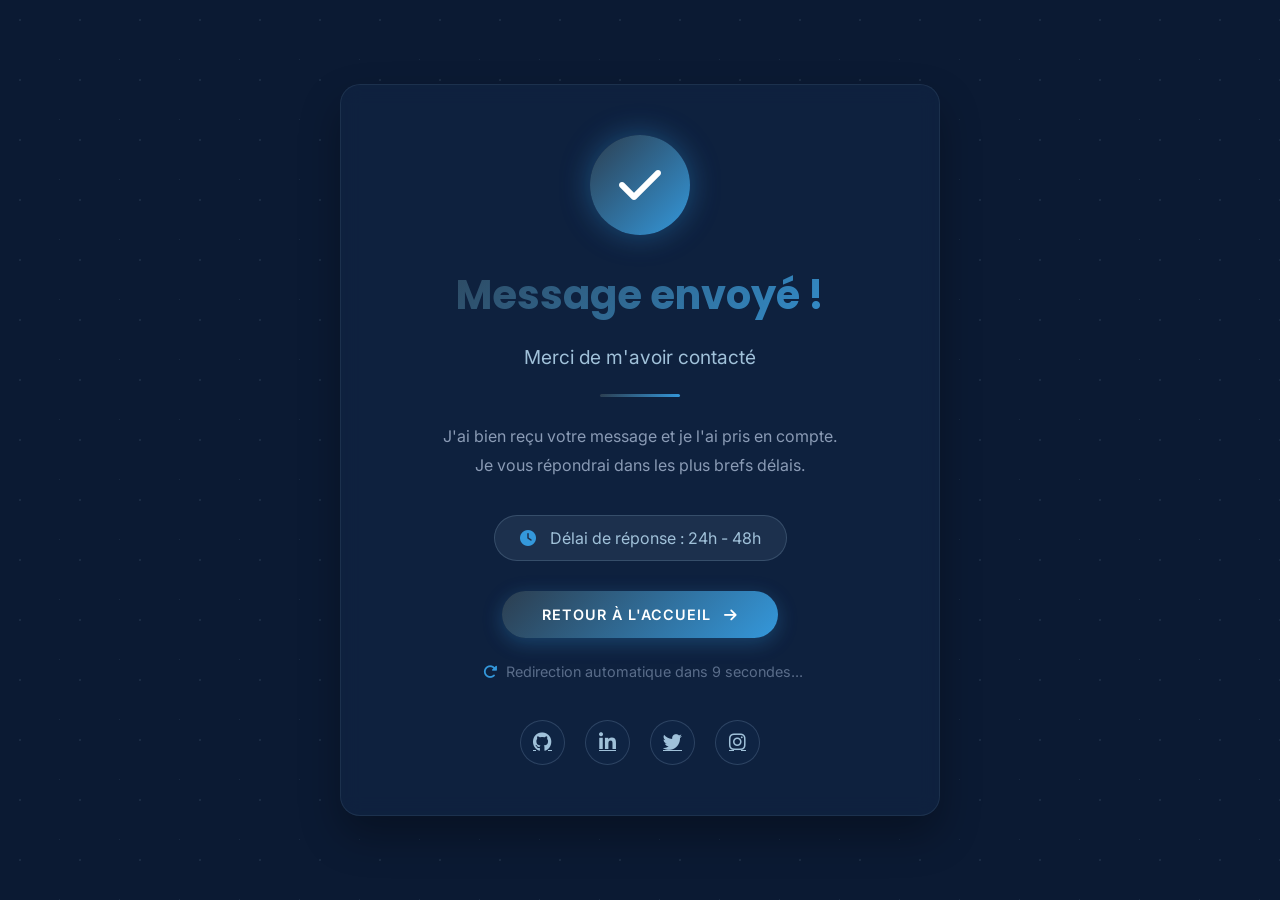
==== merci.html @ cd8b5871 "Add files via upload" ====
<!DOCTYPE html>
<html lang="fr">
<head>
    <meta charset="UTF-8">
    <meta name="viewport" content="width=device-width, initial-scale=1.0">
    <title>Message envoyé - ESPOH</title>
    <link rel="stylesheet" href="https://cdnjs.cloudflare.com/ajax/libs/font-awesome/6.4.0/css/all.min.css">
    <link href="https://fonts.googleapis.com/css2?family=Inter:wght@300;400;500;600;700&family=Poppins:wght@400;500;600;700&display=swap" rel="stylesheet">
    <style>
        * {
            margin: 0;
            padding: 0;
            box-sizing: border-box;
        }

        body {
            font-family: 'Inter', sans-serif;
            background-color: #0b1a33;
            color: #e6e8e6;
            min-height: 100vh;
            display: flex;
            align-items: center;
            justify-content: center;
            position: relative;
            overflow-x: hidden;
        }

        /* Tech background effect */
        body::before {
            content: '';
            position: fixed;
            top: 0;
            left: 0;
            width: 100%;
            height: 100%;
            background-image: 
                radial-gradient(circle at 20px 20px, rgba(160, 193, 217, 0.1) 1px, transparent 1px),
                radial-gradient(circle at 60px 60px, rgba(160, 193, 217, 0.1) 1px, transparent 1px);
            background-size: 60px 60px;
            pointer-events: none;
            z-index: -1;
        }

        .container {
            max-width: 600px;
            margin: 20px;
            position: relative;
            z-index: 2;
        }

        .thankyou-card {
            background: rgba(19, 41, 75, 0.5);
            backdrop-filter: blur(10px);
            border: 1px solid rgba(160, 193, 217, 0.1);
            border-radius: 20px;
            padding: 50px 40px;
            text-align: center;
            box-shadow: 0 20px 40px rgba(0, 0, 0, 0.3);
            animation: fadeInUp 0.8s ease;
        }

        @keyframes fadeInUp {
            from {
                opacity: 0;
                transform: translateY(30px);
            }
            to {
                opacity: 1;
                transform: translateY(0);
            }
        }

        .checkmark {
            width: 100px;
            height: 100px;
            margin: 0 auto 30px;
            background: linear-gradient(135deg, #2c3e50 0%, #3498db 100%);
            border-radius: 50%;
            display: flex;
            align-items: center;
            justify-content: center;
            font-size: 3rem;
            color: white;
            box-shadow: 0 0 30px rgba(52, 152, 219, 0.4);
            animation: scaleIn 0.5s ease 0.3s both;
        }

        @keyframes scaleIn {
            from {
                transform: scale(0);
            }
            to {
                transform: scale(1);
            }
        }

        h1 {
            font-size: 2.5rem;
            margin-bottom: 20px;
            background: linear-gradient(135deg, #2c3e50 0%, #3498db 100%);
            -webkit-background-clip: text;
            -webkit-text-fill-color: transparent;
            font-family: 'Poppins', sans-serif;
        }

        .thankyou-message {
            font-size: 1.2rem;
            color: #a0c1d9;
            margin-bottom: 15px;
        }

        .divider {
            width: 80px;
            height: 3px;
            background: linear-gradient(135deg, #2c3e50 0%, #3498db 100%);
            margin: 25px auto;
            border-radius: 2px;
        }

        .info-text {
            color: #8a9bb5;
            line-height: 1.8;
            margin-bottom: 35px;
            font-size: 1rem;
        }

        .response-time {
            background: rgba(160, 193, 217, 0.1);
            border: 1px solid rgba(160, 193, 217, 0.2);
            border-radius: 50px;
            padding: 12px 25px;
            display: inline-block;
            margin-bottom: 30px;
            color: #a0c1d9;
        }

        .response-time i {
            margin-right: 10px;
            color: #3498db;
        }

        .btn-back {
            display: inline-block;
            padding: 15px 40px;
            background: linear-gradient(135deg, #2c3e50 0%, #3498db 100%);
            color: white;
            text-decoration: none;
            border-radius: 50px;
            font-weight: 600;
            letter-spacing: 1px;
            text-transform: uppercase;
            font-size: 0.9rem;
            transition: all 0.3s ease;
            box-shadow: 0 5px 20px rgba(52, 152, 219, 0.3);
            border: none;
            cursor: pointer;
        }

        .btn-back:hover {
            transform: translateY(-3px);
            box-shadow: 0 10px 30px rgba(52, 152, 219, 0.4);
        }

        .btn-back i {
            margin-left: 8px;
            transition: transform 0.3s ease;
        }

        .btn-back:hover i {
            transform: translateX(5px);
        }

        .social-links {
            margin-top: 40px;
            display: flex;
            justify-content: center;
            gap: 20px;
        }

        .social-link {
            width: 45px;
            height: 45px;
            background: rgba(19, 41, 75, 0.5);
            border: 1px solid rgba(160, 193, 217, 0.2);
            border-radius: 50%;
            display: flex;
            align-items: center;
            justify-content: center;
            color: #a0c1d9;
            transition: all 0.3s ease;
            font-size: 1.2rem;
        }

        .social-link:hover {
            background: linear-gradient(135deg, #2c3e50 0%, #3498db 100%);
            color: white;
            transform: translateY(-5px);
            border-color: transparent;
        }

        .auto-redirect {
            margin-top: 25px;
            color: #5a6d8a;
            font-size: 0.9rem;
        }

        .auto-redirect i {
            color: #3498db;
            margin: 0 5px;
        }

        /* Animation de chargement (optionnelle) */
        .dots {
            display: inline-block;
        }

        .dots span {
            animation: dots 1.5s infinite;
            opacity: 0;
        }

        .dots span:nth-child(2) {
            animation-delay: 0.5s;
        }

        .dots span:nth-child(3) {
            animation-delay: 1s;
        }

        @keyframes dots {
            0% { opacity: 0; }
            50% { opacity: 1; }
            100% { opacity: 0; }
        }
    </style>
</head>
<body>
    <div class="container">
        <div class="thankyou-card">
            <!-- Coche de succès animée -->
            <div class="checkmark">
                <i class="fas fa-check"></i>
            </div>

            <!-- Message principal -->
            <h1>Message envoyé !</h1>
            <p class="thankyou-message">Merci de m'avoir contacté</p>
            
            <div class="divider"></div>

            <!-- Informations rassurantes -->
            <p class="info-text">
                J'ai bien reçu votre message et je l'ai pris en compte.<br>
                Je vous répondrai dans les plus brefs délais.
            </p>

            <!-- Délai de réponse -->
            <div class="response-time">
                <i class="fas fa-clock"></i> Délai de réponse : 24h - 48h
            </div>

            <!-- Bouton de retour -->
            <a href="index.html" class="btn-back">
                Retour à l'accueil <i class="fas fa-arrow-right"></i>
            </a>

            <!-- Compteur de redirection automatique (optionnel) -->
            <div class="auto-redirect" id="redirectMessage">
                <i class="fas fa-redo-alt"></i> Redirection automatique dans <span id="countdown">10</span> secondes...
            </div>

            <!-- Réseaux sociaux (optionnel) -->
            <div class="social-links">
                <a href="https://github.com/espoir147" class="social-link"><i class="fab fa-github"></i></a>
                <a href="https://www.linkedin.com/in/espoir-sehoun-55021a36b?utm_source=share_via&utm_content=profile&utm_medium=member_android" class="social-link"><i class="fab fa-linkedin-in"></i></a>
                <a href="https://x.com/takagi147" class="social-link"><i class="fab fa-twitter"></i></a>
                <a href="https://instagram.com/espoir_sehoun" class="social-link"><i class="fab fa-instagram"></i></a>
            </div>
        </div>
    </div>

    <script>
        // Redirection automatique après 10 secondes
        let seconds = 10;
        const countdownEl = document.getElementById('countdown');
        const redirectMessage = document.getElementById('redirectMessage');

        function updateCountdown() {
            seconds--;
            if (countdownEl) {
                countdownEl.textContent = seconds;
            }
            
            if (seconds <= 0) {
                window.location.href = 'index.html';
            }
        }

        // Mettre à jour le compteur toutes les secondes
        const interval = setInterval(updateCountdown, 1000);

        // Animation supplémentaire au chargement
        document.addEventListener('DOMContentLoaded', function() {
            // Vous pouvez ajouter des animations ici si besoin
            console.log('Page de remerciement chargée');
        });

        // Empêcher la redirection si l'utilisateur survole le bouton (optionnel)
        document.querySelector('.btn-back').addEventListener('mouseenter', function() {
            clearInterval(interval);
            if (redirectMessage) {
                redirectMessage.style.opacity = '0.5';
            }
        });

        document.querySelector('.btn-back').addEventListener('mouseleave', function() {
            interval = setInterval(updateCountdown, 1000);
            if (redirectMessage) {
                redirectMessage.style.opacity = '1';
            }
        });
    </script>
</body>
</html>
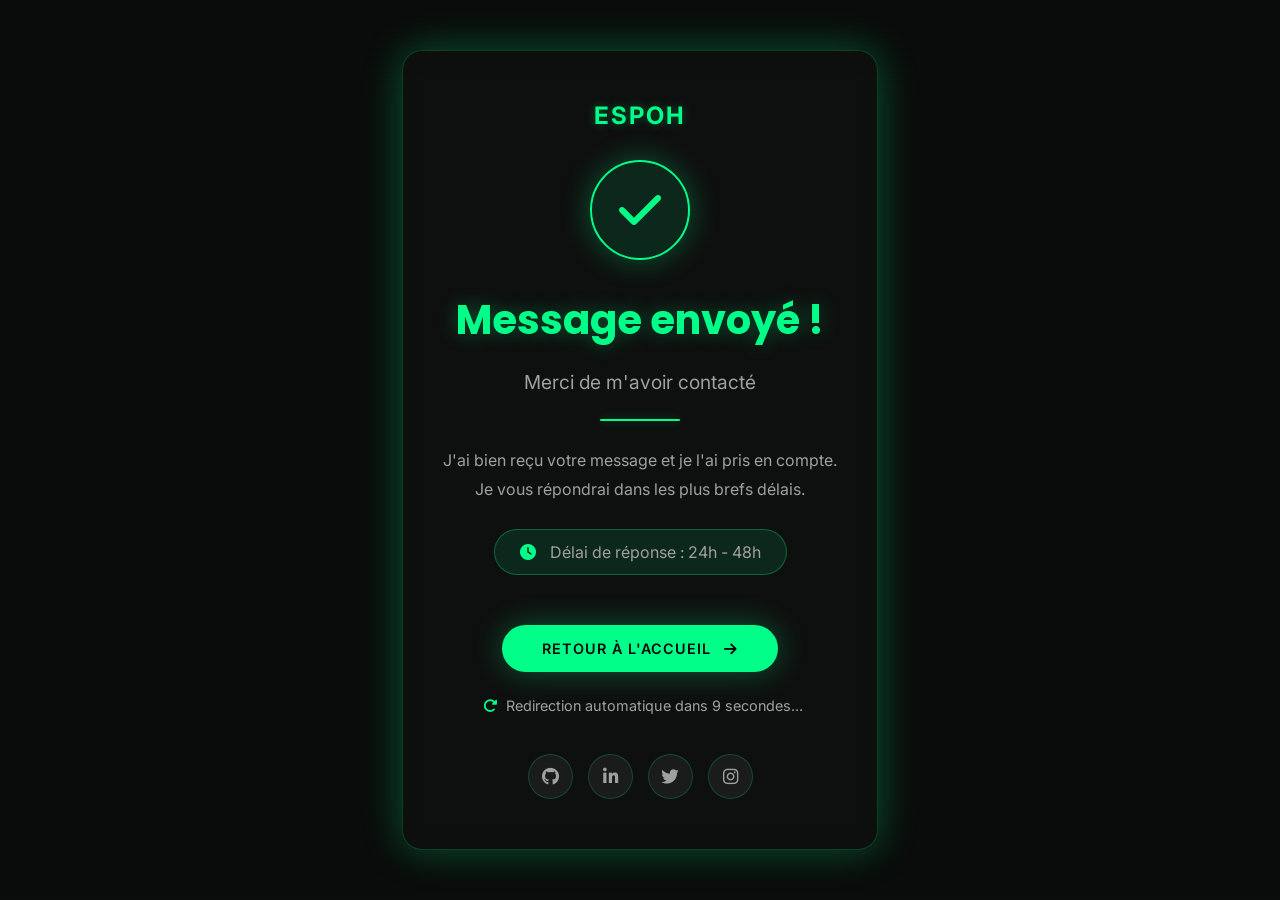
==== commit 0d5f57cf: "Update merci.html" ====
--- a/merci.html
+++ b/merci.html
@@ -7,16 +7,20 @@
     <link rel="stylesheet" href="https://cdnjs.cloudflare.com/ajax/libs/font-awesome/6.4.0/css/all.min.css">
     <link href="https://fonts.googleapis.com/css2?family=Inter:wght@300;400;500;600;700&family=Poppins:wght@400;500;600;700&display=swap" rel="stylesheet">
     <style>
-        * {
-            margin: 0;
-            padding: 0;
-            box-sizing: border-box;
-        }
+        :root {
+            --primary: #0a0a0a;
+            --accent: #00ff88;
+            --accent-glow: rgba(0, 255, 136, 0.3);
+            --text: #ffffff;
+            --text-dim: #a0a0a0;
+        }
+
+        * { margin: 0; padding: 0; box-sizing: border-box; }
 
         body {
             font-family: 'Inter', sans-serif;
-            background-color: #0b1a33;
-            color: #e6e8e6;
+            background-color: var(--primary);
+            color: var(--text);
             min-height: 100vh;
             display: flex;
             align-items: center;
@@ -25,18 +29,17 @@
             overflow-x: hidden;
         }
 
-        /* Tech background effect */
         body::before {
             content: '';
             position: fixed;
-            top: 0;
-            left: 0;
-            width: 100%;
-            height: 100%;
-            background-image: 
-                radial-gradient(circle at 20px 20px, rgba(160, 193, 217, 0.1) 1px, transparent 1px),
-                radial-gradient(circle at 60px 60px, rgba(160, 193, 217, 0.1) 1px, transparent 1px);
-            background-size: 60px 60px;
+            top: 0; left: 0;
+            width: 100%; height: 100%;
+            background: repeating-linear-gradient(
+                0deg,
+                rgba(0, 255, 136, 0.03) 0px,
+                rgba(0, 0, 0, 0) 1px,
+                rgba(0, 0, 0, 0) 2px
+            );
             pointer-events: none;
             z-index: -1;
         }
@@ -49,101 +52,91 @@
         }
 
         .thankyou-card {
-            background: rgba(19, 41, 75, 0.5);
+            background: rgba(255, 255, 255, 0.02);
             backdrop-filter: blur(10px);
-            border: 1px solid rgba(160, 193, 217, 0.1);
+            border: 1px solid rgba(0, 255, 136, 0.2);
             border-radius: 20px;
             padding: 50px 40px;
             text-align: center;
-            box-shadow: 0 20px 40px rgba(0, 0, 0, 0.3);
+            box-shadow: 0 0 40px var(--accent-glow);
             animation: fadeInUp 0.8s ease;
         }
 
         @keyframes fadeInUp {
-            from {
-                opacity: 0;
-                transform: translateY(30px);
-            }
-            to {
-                opacity: 1;
-                transform: translateY(0);
-            }
+            from { opacity: 0; transform: translateY(30px); }
+            to { opacity: 1; transform: translateY(0); }
         }
 
         .checkmark {
             width: 100px;
             height: 100px;
             margin: 0 auto 30px;
-            background: linear-gradient(135deg, #2c3e50 0%, #3498db 100%);
+            background: rgba(0, 255, 136, 0.1);
+            border: 2px solid var(--accent);
             border-radius: 50%;
             display: flex;
             align-items: center;
             justify-content: center;
             font-size: 3rem;
-            color: white;
-            box-shadow: 0 0 30px rgba(52, 152, 219, 0.4);
+            color: var(--accent);
+            box-shadow: 0 0 30px var(--accent-glow);
             animation: scaleIn 0.5s ease 0.3s both;
         }
 
         @keyframes scaleIn {
-            from {
-                transform: scale(0);
-            }
-            to {
-                transform: scale(1);
-            }
+            from { transform: scale(0); }
+            to { transform: scale(1); }
         }
 
         h1 {
             font-size: 2.5rem;
             margin-bottom: 20px;
-            background: linear-gradient(135deg, #2c3e50 0%, #3498db 100%);
-            -webkit-background-clip: text;
-            -webkit-text-fill-color: transparent;
+            color: var(--accent);
+            text-shadow: 0 0 20px var(--accent-glow);
             font-family: 'Poppins', sans-serif;
         }
 
         .thankyou-message {
             font-size: 1.2rem;
-            color: #a0c1d9;
+            color: var(--text-dim);
             margin-bottom: 15px;
         }
 
         .divider {
             width: 80px;
-            height: 3px;
-            background: linear-gradient(135deg, #2c3e50 0%, #3498db 100%);
+            height: 2px;
+            background: var(--accent);
             margin: 25px auto;
             border-radius: 2px;
+            box-shadow: 0 0 10px var(--accent-glow);
         }
 
         .info-text {
-            color: #8a9bb5;
+            color: var(--text-dim);
             line-height: 1.8;
-            margin-bottom: 35px;
-            font-size: 1rem;
+            margin-bottom: 25px;
         }
 
         .response-time {
-            background: rgba(160, 193, 217, 0.1);
-            border: 1px solid rgba(160, 193, 217, 0.2);
+            background: rgba(0, 255, 136, 0.1);
+            border: 1px solid rgba(0, 255, 136, 0.3);
             border-radius: 50px;
             padding: 12px 25px;
             display: inline-block;
             margin-bottom: 30px;
-            color: #a0c1d9;
+            color: var(--text-dim);
         }
 
         .response-time i {
             margin-right: 10px;
-            color: #3498db;
+            color: var(--accent);
         }
 
         .btn-back {
             display: inline-block;
             padding: 15px 40px;
-            background: linear-gradient(135deg, #2c3e50 0%, #3498db 100%);
-            color: white;
+            background: var(--accent);
+            color: var(--primary);
             text-decoration: none;
             border-radius: 50px;
             font-weight: 600;
@@ -151,128 +144,103 @@
             text-transform: uppercase;
             font-size: 0.9rem;
             transition: all 0.3s ease;
-            box-shadow: 0 5px 20px rgba(52, 152, 219, 0.3);
-            border: none;
-            cursor: pointer;
+            box-shadow: 0 0 30px var(--accent-glow);
         }
 
         .btn-back:hover {
             transform: translateY(-3px);
-            box-shadow: 0 10px 30px rgba(52, 152, 219, 0.4);
-        }
-
-        .btn-back i {
-            margin-left: 8px;
-            transition: transform 0.3s ease;
-        }
-
-        .btn-back:hover i {
-            transform: translateX(5px);
+            box-shadow: 0 0 50px var(--accent-glow);
+        }
+
+        .btn-back i { margin-left: 8px; }
+
+        .auto-redirect {
+            margin-top: 25px;
+            color: var(--text-dim);
+            font-size: 0.9rem;
+        }
+
+        .auto-redirect i {
+            color: var(--accent);
+            margin: 0 5px;
         }
 
         .social-links {
             margin-top: 40px;
             display: flex;
             justify-content: center;
-            gap: 20px;
+            gap: 15px;
         }
 
         .social-link {
             width: 45px;
             height: 45px;
-            background: rgba(19, 41, 75, 0.5);
-            border: 1px solid rgba(160, 193, 217, 0.2);
+            background: rgba(255, 255, 255, 0.05);
+            border: 1px solid rgba(0, 255, 136, 0.2);
             border-radius: 50%;
             display: flex;
             align-items: center;
             justify-content: center;
-            color: #a0c1d9;
+            color: var(--text-dim);
             transition: all 0.3s ease;
-            font-size: 1.2rem;
+            font-size: 1.1rem;
+            text-decoration: none;
         }
 
         .social-link:hover {
-            background: linear-gradient(135deg, #2c3e50 0%, #3498db 100%);
-            color: white;
+            background: var(--accent);
+            color: var(--primary);
+            border-color: var(--accent);
             transform: translateY(-5px);
-            border-color: transparent;
-        }
-
-        .auto-redirect {
-            margin-top: 25px;
-            color: #5a6d8a;
-            font-size: 0.9rem;
-        }
-
-        .auto-redirect i {
-            color: #3498db;
-            margin: 0 5px;
-        }
-
-        /* Animation de chargement (optionnelle) */
-        .dots {
-            display: inline-block;
-        }
-
-        .dots span {
-            animation: dots 1.5s infinite;
-            opacity: 0;
-        }
-
-        .dots span:nth-child(2) {
-            animation-delay: 0.5s;
-        }
-
-        .dots span:nth-child(3) {
-            animation-delay: 1s;
-        }
-
-        @keyframes dots {
-            0% { opacity: 0; }
-            50% { opacity: 1; }
-            100% { opacity: 0; }
+        }
+
+        .logo {
+            font-size: 1.5rem;
+            font-weight: 700;
+            color: var(--accent);
+            letter-spacing: 2px;
+            margin-bottom: 30px;
+            display: block;
+            text-shadow: 0 0 10px var(--accent-glow);
         }
     </style>
 </head>
 <body>
     <div class="container">
         <div class="thankyou-card">
-            <!-- Coche de succès animée -->
+            <span class="logo">ESPOH</span>
+
             <div class="checkmark">
                 <i class="fas fa-check"></i>
             </div>
 
-            <!-- Message principal -->
             <h1>Message envoyé !</h1>
             <p class="thankyou-message">Merci de m'avoir contacté</p>
-            
+
             <div class="divider"></div>
 
-            <!-- Informations rassurantes -->
             <p class="info-text">
                 J'ai bien reçu votre message et je l'ai pris en compte.<br>
                 Je vous répondrai dans les plus brefs délais.
             </p>
 
-            <!-- Délai de réponse -->
             <div class="response-time">
                 <i class="fas fa-clock"></i> Délai de réponse : 24h - 48h
             </div>
 
-            <!-- Bouton de retour -->
+            <br><br>
+
             <a href="index.html" class="btn-back">
                 Retour à l'accueil <i class="fas fa-arrow-right"></i>
             </a>
 
-            <!-- Compteur de redirection automatique (optionnel) -->
-            <div class="auto-redirect" id="redirectMessage">
+            <div class="auto-redirect">
                 <i class="fas fa-redo-alt"></i> Redirection automatique dans <span id="countdown">10</span> secondes...
             </div>
 
-            <!-- Réseaux sociaux (optionnel) -->
             <div class="social-links">
                 <a href="https://github.com/espoir147" class="social-link"><i class="fab fa-github"></i></a>
-                <a href="https://www.linkedin.com/in/espoir-sehoun-55021a36b?utm_source=share_via&utm_content=profile&utm_medium=member_android" class="social-link"><i class="fab fa-linkedin-in"></i></a>
+                <a href="https://www.linkedin.com/in/espoir-sehoun-55021a36b" class="social-link"><i class="fab fa-linkedin-in"></i></a>
                 <a href="https://x.com/takagi147" class="social-link"><i class="fab fa-twitter"></i></a>
                 <a href="https://instagram.com/espoir_sehoun" class="social-link"><i class="fab fa-instagram"></i></a>
             </div>
@@ -280,45 +248,30 @@
     </div>
 
     <script>
-        // Redirection automatique après 10 secondes
         let seconds = 10;
         const countdownEl = document.getElementById('countdown');
-        const redirectMessage = document.getElementById('redirectMessage');
-
-        function updateCountdown() {
+        let interval = setInterval(() => {
             seconds--;
-            if (countdownEl) {
-                countdownEl.textContent = seconds;
-            }
-            
+            if (countdownEl) countdownEl.textContent = seconds;
             if (seconds <= 0) {
+                clearInterval(interval);
                 window.location.href = 'index.html';
             }
-        }
-
-        // Mettre à jour le compteur toutes les secondes
-        const interval = setInterval(updateCountdown, 1000);
-
-        // Animation supplémentaire au chargement
-        document.addEventListener('DOMContentLoaded', function() {
-            // Vous pouvez ajouter des animations ici si besoin
-            console.log('Page de remerciement chargée');
-        });
-
-        // Empêcher la redirection si l'utilisateur survole le bouton (optionnel)
-        document.querySelector('.btn-back').addEventListener('mouseenter', function() {
-            clearInterval(interval);
-            if (redirectMessage) {
-                redirectMessage.style.opacity = '0.5';
-            }
-        });
-
-        document.querySelector('.btn-back').addEventListener('mouseleave', function() {
-            interval = setInterval(updateCountdown, 1000);
-            if (redirectMessage) {
-                redirectMessage.style.opacity = '1';
-            }
+        }, 1000);
+
+        // Pause redirection au survol du bouton
+        const btnBack = document.querySelector('.btn-back');
+        btnBack.addEventListener('mouseenter', () => clearInterval(interval));
+        btnBack.addEventListener('mouseleave', () => {
+            interval = setInterval(() => {
+                seconds--;
+                if (countdownEl) countdownEl.textContent = seconds;
+                if (seconds <= 0) {
+                    clearInterval(interval);
+                    window.location.href = 'index.html';
+                }
+            }, 1000);
         });
     </script>
 </body>
-</html>+</html>
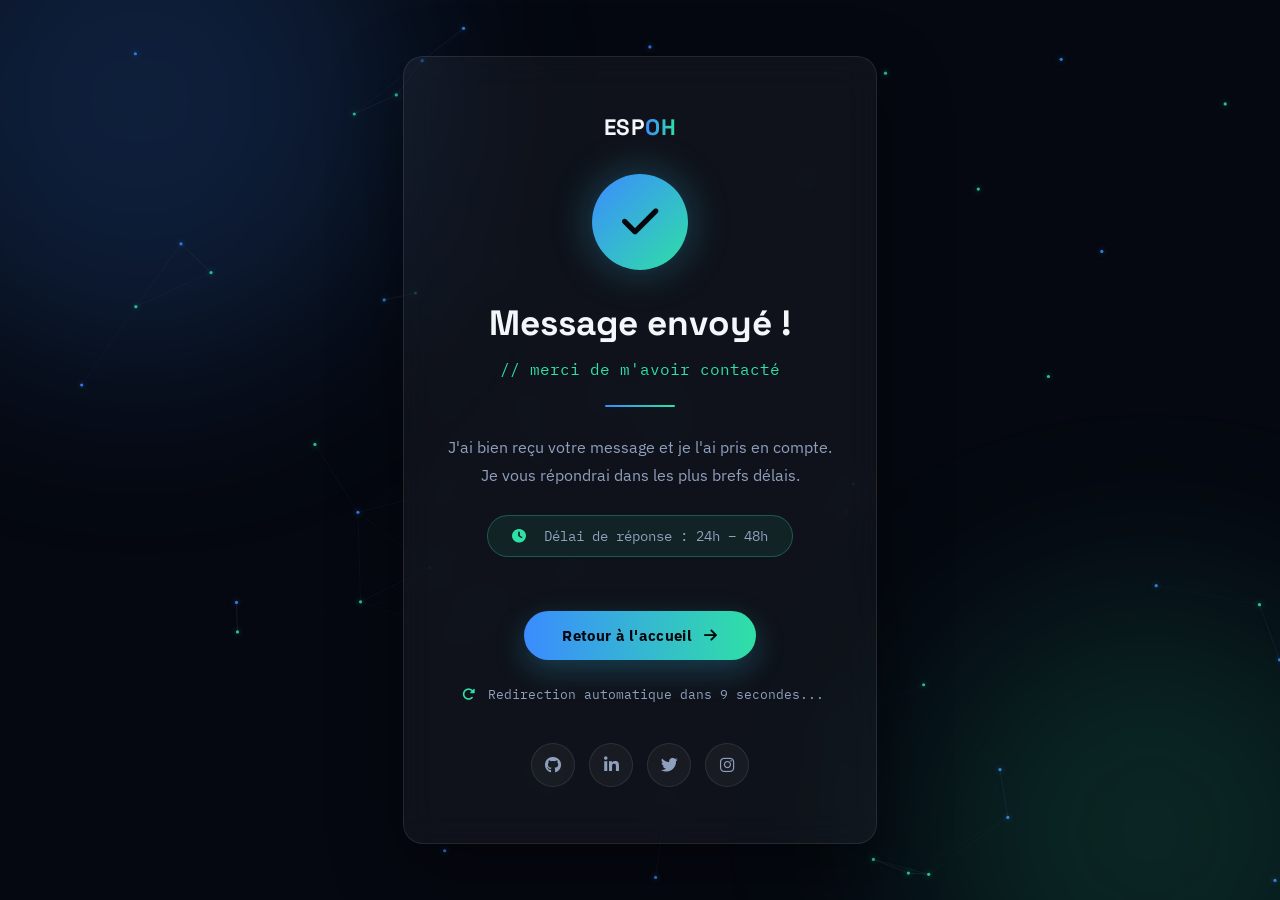
==== commit 49ab3e50: "Update merci.html" ====
--- a/merci.html
+++ b/merci.html
@@ -5,217 +5,183 @@
     <meta name="viewport" content="width=device-width, initial-scale=1.0">
     <title>Message envoyé - ESPOH</title>
     <link rel="stylesheet" href="https://cdnjs.cloudflare.com/ajax/libs/font-awesome/6.4.0/css/all.min.css">
-    <link href="https://fonts.googleapis.com/css2?family=Inter:wght@300;400;500;600;700&family=Poppins:wght@400;500;600;700&display=swap" rel="stylesheet">
+    <link rel="preconnect" href="https://fonts.googleapis.com">
+    <link href="https://fonts.googleapis.com/css2?family=Space+Grotesk:wght@500;600;700&family=IBM+Plex+Sans:wght@400;500;600;700&family=IBM+Plex+Mono:wght@400;500;600&display=swap" rel="stylesheet">
     <style>
-        :root {
-            --primary: #0a0a0a;
-            --accent: #00ff88;
-            --accent-glow: rgba(0, 255, 136, 0.3);
-            --text: #ffffff;
-            --text-dim: #a0a0a0;
-        }
-
-        * { margin: 0; padding: 0; box-sizing: border-box; }
-
-        body {
-            font-family: 'Inter', sans-serif;
-            background-color: var(--primary);
-            color: var(--text);
-            min-height: 100vh;
-            display: flex;
-            align-items: center;
-            justify-content: center;
-            position: relative;
-            overflow-x: hidden;
-        }
-
-        body::before {
-            content: '';
-            position: fixed;
-            top: 0; left: 0;
-            width: 100%; height: 100%;
-            background: repeating-linear-gradient(
-                0deg,
-                rgba(0, 255, 136, 0.03) 0px,
-                rgba(0, 0, 0, 0) 1px,
-                rgba(0, 0, 0, 0) 2px
-            );
-            pointer-events: none;
-            z-index: -1;
-        }
-
-        .container {
-            max-width: 600px;
-            margin: 20px;
-            position: relative;
-            z-index: 2;
-        }
-
-        .thankyou-card {
-            background: rgba(255, 255, 255, 0.02);
-            backdrop-filter: blur(10px);
-            border: 1px solid rgba(0, 255, 136, 0.2);
-            border-radius: 20px;
-            padding: 50px 40px;
-            text-align: center;
-            box-shadow: 0 0 40px var(--accent-glow);
-            animation: fadeInUp 0.8s ease;
-        }
-
-        @keyframes fadeInUp {
-            from { opacity: 0; transform: translateY(30px); }
-            to { opacity: 1; transform: translateY(0); }
-        }
-
-        .checkmark {
-            width: 100px;
-            height: 100px;
-            margin: 0 auto 30px;
-            background: rgba(0, 255, 136, 0.1);
-            border: 2px solid var(--accent);
-            border-radius: 50%;
-            display: flex;
-            align-items: center;
-            justify-content: center;
-            font-size: 3rem;
-            color: var(--accent);
-            box-shadow: 0 0 30px var(--accent-glow);
-            animation: scaleIn 0.5s ease 0.3s both;
-        }
-
-        @keyframes scaleIn {
-            from { transform: scale(0); }
-            to { transform: scale(1); }
-        }
-
-        h1 {
-            font-size: 2.5rem;
-            margin-bottom: 20px;
-            color: var(--accent);
-            text-shadow: 0 0 20px var(--accent-glow);
-            font-family: 'Poppins', sans-serif;
-        }
-
-        .thankyou-message {
-            font-size: 1.2rem;
-            color: var(--text-dim);
-            margin-bottom: 15px;
-        }
-
-        .divider {
-            width: 80px;
-            height: 2px;
-            background: var(--accent);
-            margin: 25px auto;
-            border-radius: 2px;
-            box-shadow: 0 0 10px var(--accent-glow);
-        }
-
-        .info-text {
-            color: var(--text-dim);
-            line-height: 1.8;
-            margin-bottom: 25px;
-        }
-
-        .response-time {
-            background: rgba(0, 255, 136, 0.1);
-            border: 1px solid rgba(0, 255, 136, 0.3);
-            border-radius: 50px;
-            padding: 12px 25px;
-            display: inline-block;
-            margin-bottom: 30px;
-            color: var(--text-dim);
-        }
-
-        .response-time i {
-            margin-right: 10px;
-            color: var(--accent);
-        }
-
-        .btn-back {
-            display: inline-block;
-            padding: 15px 40px;
-            background: var(--accent);
-            color: var(--primary);
-            text-decoration: none;
-            border-radius: 50px;
-            font-weight: 600;
-            letter-spacing: 1px;
-            text-transform: uppercase;
-            font-size: 0.9rem;
-            transition: all 0.3s ease;
-            box-shadow: 0 0 30px var(--accent-glow);
-        }
-
-        .btn-back:hover {
-            transform: translateY(-3px);
-            box-shadow: 0 0 50px var(--accent-glow);
-        }
-
-        .btn-back i { margin-left: 8px; }
-
-        .auto-redirect {
-            margin-top: 25px;
-            color: var(--text-dim);
-            font-size: 0.9rem;
-        }
-
-        .auto-redirect i {
-            color: var(--accent);
-            margin: 0 5px;
-        }
-
-        .social-links {
-            margin-top: 40px;
-            display: flex;
-            justify-content: center;
-            gap: 15px;
-        }
-
-        .social-link {
-            width: 45px;
-            height: 45px;
-            background: rgba(255, 255, 255, 0.05);
-            border: 1px solid rgba(0, 255, 136, 0.2);
-            border-radius: 50%;
-            display: flex;
-            align-items: center;
-            justify-content: center;
-            color: var(--text-dim);
-            transition: all 0.3s ease;
-            font-size: 1.1rem;
-            text-decoration: none;
-        }
-
-        .social-link:hover {
-            background: var(--accent);
-            color: var(--primary);
-            border-color: var(--accent);
-            transform: translateY(-5px);
-        }
-
-        .logo {
-            font-size: 1.5rem;
-            font-weight: 700;
-            color: var(--accent);
-            letter-spacing: 2px;
-            margin-bottom: 30px;
-            display: block;
-            text-shadow: 0 0 10px var(--accent-glow);
+        :root{
+            --bg:#050810;
+            --panel: rgba(255,255,255,0.045);
+            --panel-border: rgba(255,255,255,0.09);
+            --ink:#F3F6FA;
+            --dim:#8FA0BE;
+            --blue:#3B8CFF;
+            --green:#2FE0A6;
+        }
+        *{box-sizing:border-box; margin:0; padding:0;}
+        html,body{height:100%;}
+        body{
+            font-family:'IBM Plex Sans', sans-serif;
+            background-color:var(--bg);
+            color:var(--ink);
+            min-height:100vh;
+            display:flex;
+            align-items:center;
+            justify-content:center;
+            position:relative;
+            overflow-x:hidden;
+        }
+        canvas#net-bg{position:fixed; inset:0; z-index:0; display:block;}
+        .glow-blob{position:fixed; border-radius:50%; filter:blur(100px); z-index:0; pointer-events:none; animation:drift 20s ease-in-out infinite;}
+        .glow-blob.b1{width:520px; height:520px; background:rgba(59,140,255,0.18); top:-160px; left:-120px;}
+        .glow-blob.b2{width:460px; height:460px; background:rgba(47,224,166,0.14); bottom:-160px; right:-100px; animation-delay:-9s;}
+        @keyframes drift{0%,100%{transform:translate(0,0) scale(1);} 50%{transform:translate(40px,-30px) scale(1.08);}}
+
+        .container{
+            max-width:560px;
+            margin:20px;
+            position:relative;
+            z-index:2;
+        }
+
+        .thankyou-card{
+            background:var(--panel);
+            backdrop-filter:blur(18px);
+            -webkit-backdrop-filter:blur(18px);
+            border:1px solid var(--panel-border);
+            border-radius:20px;
+            padding:56px 44px;
+            text-align:center;
+            box-shadow:0 24px 70px rgba(0,0,0,.4);
+            animation:fadeInUp .8s ease;
+        }
+        @keyframes fadeInUp{from{opacity:0; transform:translateY(30px);} to{opacity:1; transform:translateY(0);}}
+
+        .checkmark{
+            width:96px; height:96px; margin:0 auto 30px;
+            background:linear-gradient(135deg,var(--blue),var(--green));
+            border-radius:50%;
+            display:flex; align-items:center; justify-content:center;
+            font-size:2.6rem; color:#04070c;
+            box-shadow:0 0 40px rgba(47,180,224,.35);
+            animation:scaleIn .5s ease .3s both;
+        }
+        @keyframes scaleIn{from{transform:scale(0);} to{transform:scale(1);}}
+
+        h1{
+            font-family:'Space Grotesk', sans-serif;
+            font-weight:700;
+            font-size:2.2rem;
+            margin-bottom:14px;
+            color:var(--ink);
+        }
+        .thankyou-message{
+            font-family:'IBM Plex Mono', monospace;
+            font-size:1rem;
+            color:var(--green);
+            margin-bottom:10px;
+        }
+        .divider{
+            width:70px; height:2px;
+            background:linear-gradient(90deg,var(--blue),var(--green));
+            margin:26px auto;
+            border-radius:2px;
+        }
+        .info-text{
+            color:var(--dim);
+            line-height:1.8;
+            margin-bottom:26px;
+            font-size:.98rem;
+        }
+        .response-time{
+            font-family:'IBM Plex Mono', monospace;
+            background:rgba(47,224,166,0.08);
+            border:1px solid rgba(47,224,166,0.3);
+            border-radius:50px;
+            padding:11px 24px;
+            display:inline-block;
+            margin-bottom:34px;
+            color:var(--dim);
+            font-size:.85rem;
+        }
+        .response-time i{margin-right:10px; color:var(--green);}
+
+        .btn-back{
+            display:inline-block;
+            padding:15px 38px;
+            background:linear-gradient(90deg,var(--blue),var(--green));
+            color:#04070c;
+            text-decoration:none;
+            border-radius:50px;
+            font-weight:700;
+            letter-spacing:.3px;
+            font-size:.92rem;
+            transition:all .3s ease;
+            box-shadow:0 10px 30px rgba(47,180,224,.28);
+        }
+        .btn-back:hover{transform:translateY(-3px); box-shadow:0 14px 40px rgba(47,180,224,.4);}
+        .btn-back i{margin-left:8px;}
+
+        .auto-redirect{
+            margin-top:26px;
+            color:var(--dim);
+            font-family:'IBM Plex Mono', monospace;
+            font-size:.82rem;
+        }
+        .auto-redirect i{color:var(--green); margin:0 5px;}
+
+        .social-links{
+            margin-top:40px;
+            display:flex;
+            justify-content:center;
+            gap:14px;
+        }
+        .social-link{
+            width:44px; height:44px;
+            background:rgba(255,255,255,0.04);
+            border:1px solid var(--panel-border);
+            border-radius:50%;
+            display:flex; align-items:center; justify-content:center;
+            color:var(--dim);
+            transition:all .3s ease;
+            font-size:1.05rem;
+            text-decoration:none;
+        }
+        .social-link:hover{
+            background:linear-gradient(135deg,var(--blue),var(--green));
+            color:#04070c;
+            border-color:transparent;
+            transform:translateY(-5px);
+        }
+
+        .logo{
+            font-family:'Space Grotesk', sans-serif;
+            font-size:1.4rem;
+            font-weight:700;
+            letter-spacing:.02em;
+            margin-bottom:32px;
+            display:block;
+        }
+        .logo span{
+            background:linear-gradient(90deg,var(--blue),var(--green));
+            -webkit-background-clip:text; background-clip:text; color:transparent;
         }
     </style>
 </head>
 <body>
+    <canvas id="net-bg"></canvas>
+    <div class="glow-blob b1"></div>
+    <div class="glow-blob b2"></div>
+
     <div class="container">
         <div class="thankyou-card">
-            <span class="logo">ESPOH</span>
+            <span class="logo">ESP<span>OH</span></span>
 
             <div class="checkmark">
                 <i class="fas fa-check"></i>
             </div>
 
             <h1>Message envoyé !</h1>
-            <p class="thankyou-message">Merci de m'avoir contacté</p>
+            <p class="thankyou-message">// merci de m'avoir contacté</p>
 
             <div class="divider"></div>
 
@@ -225,7 +191,7 @@
             </p>
 
             <div class="response-time">
-                <i class="fas fa-clock"></i> Délai de réponse : 24h - 48h
+                <i class="fas fa-clock"></i> Délai de réponse : 24h – 48h
             </div>
 
             <br><br>
@@ -248,6 +214,7 @@
     </div>
 
     <script>
+        // Countdown redirect
         let seconds = 10;
         const countdownEl = document.getElementById('countdown');
         let interval = setInterval(() => {
@@ -259,7 +226,6 @@
             }
         }, 1000);
 
-        // Pause redirection au survol du bouton
         const btnBack = document.querySelector('.btn-back');
         btnBack.addEventListener('mouseenter', () => clearInterval(interval));
         btnBack.addEventListener('mouseleave', () => {
@@ -272,6 +238,62 @@
                 }
             }, 1000);
         });
+
+        // Animated network background (same as index.html)
+        const canvas = document.getElementById('net-bg');
+        if (canvas) {
+            const ctx = canvas.getContext('2d');
+            let w, h, particles;
+
+            function resize() {
+                w = canvas.width = window.innerWidth;
+                h = canvas.height = window.innerHeight;
+            }
+            window.addEventListener('resize', resize);
+            resize();
+
+            const COUNT = Math.min(60, Math.floor((w * h) / 22000));
+            particles = Array.from({ length: COUNT }, () => ({
+                x: Math.random() * w,
+                y: Math.random() * h,
+                vx: (Math.random() - 0.5) * 0.3,
+                vy: (Math.random() - 0.5) * 0.3,
+                c: Math.random() > 0.5 ? '59,140,255' : '47,224,166'
+            }));
+
+            function tick() {
+                ctx.clearRect(0, 0, w, h);
+                for (const p of particles) {
+                    p.x += p.vx; p.y += p.vy;
+                    if (p.x < 0 || p.x > w) p.vx *= -1;
+                    if (p.y < 0 || p.y > h) p.vy *= -1;
+                }
+                for (let i = 0; i < particles.length; i++) {
+                    for (let j = i + 1; j < particles.length; j++) {
+                        const a = particles[i], b = particles[j];
+                        const dx = a.x - b.x, dy = a.y - b.y;
+                        const dist = Math.sqrt(dx * dx + dy * dy);
+                        if (dist < 150) {
+                            ctx.strokeStyle = `rgba(140,170,210,${0.12 * (1 - dist / 150)})`;
+                            ctx.lineWidth = 1;
+                            ctx.beginPath();
+                            ctx.moveTo(a.x, a.y); ctx.lineTo(b.x, b.y);
+                            ctx.stroke();
+                        }
+                    }
+                }
+                for (const p of particles) {
+                    ctx.beginPath();
+                    ctx.arc(p.x, p.y, 1.6, 0, Math.PI * 2);
+                    ctx.fillStyle = `rgba(${p.c},0.85)`;
+                    ctx.shadowBlur = 6;
+                    ctx.shadowColor = `rgba(${p.c},0.7)`;
+                    ctx.fill();
+                }
+                requestAnimationFrame(tick);
+            }
+            tick();
+        }
     </script>
 </body>
 </html>
